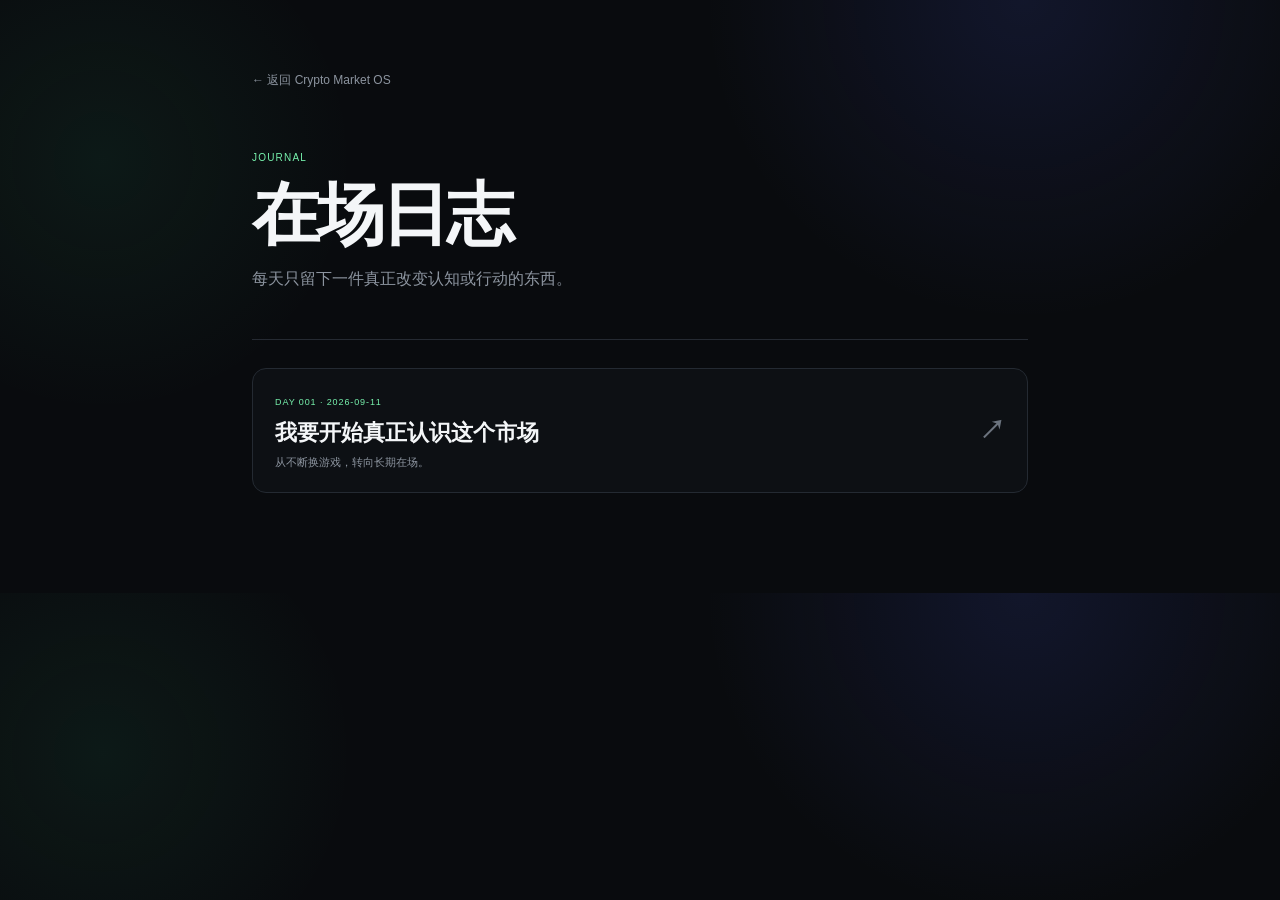
==== articles/index.html @ d58d3250 "Add journal index" ====
<!doctype html><html lang="zh-CN"><head><meta charset="utf-8"><meta name="viewport" content="width=device-width,initial-scale=1"><title>在场日志</title><link rel="stylesheet" href="../styles.css"></head><body><main class="articlePage"><a class="back" href="../index.html">← 返回 Crypto Market OS</a><header class="articleHead"><small>JOURNAL</small><h1>在场日志</h1><p>每天只留下一件真正改变认知或行动的东西。</p></header><section style="padding-top:28px"><a class="article" href="2026-09-11-day-1.html"><div><small>DAY 001 · 2026-09-11</small><h3>我要开始真正认识这个市场</h3><p>从不断换游戏，转向长期在场。</p></div><strong>↗</strong></a></section></main></body></html>
---- styles.css ----
:root{--bg:#090b0e;--panel:#111419;--panel2:#0d1014;--line:#252a32;--text:#f4f6f8;--muted:#8c949f;--green:#77f2ad;--amber:#f0c978;--blue:#8fb7ff}*{box-sizing:border-box}html{scroll-behavior:smooth}body{margin:0;background:radial-gradient(circle at 80% 0%,rgba(83,101,255,.12),transparent 27%),radial-gradient(circle at 8% 27%,rgba(61,218,147,.07),transparent 20%),var(--bg);color:var(--text);font-family:Inter,-apple-system,BlinkMacSystemFont,"Segoe UI","PingFang SC","Microsoft YaHei",sans-serif}a{color:inherit;text-decoration:none}.topbar{height:72px;position:sticky;top:0;z-index:10;display:flex;align-items:center;padding:0 max(20px,calc((100vw - 1160px)/2));border-bottom:1px solid rgba(255,255,255,.06);background:rgba(9,11,14,.82);backdrop-filter:blur(18px)}.brand{display:flex;align-items:center;gap:12px;margin-right:auto}.mark{width:38px;height:38px;display:grid;place-items:center;border:1px solid #333944;border-radius:11px;font-size:12px;font-weight:900}.brand b{display:block;font-size:14px}.brand small{display:block;color:var(--muted);font-size:10px;margin-top:2px}nav{display:flex;gap:22px;color:#b5bbc4;font-size:13px}main{max-width:1160px;margin:auto;padding:0 20px 70px}.hero{padding:86px 0 50px}.eyebrow,.head span{font-size:10px;letter-spacing:.14em;color:var(--green);font-weight:800}.hero h1{font-size:clamp(48px,7vw,84px);line-height:.98;letter-spacing:-.055em;margin:20px 0}.hero h1 span{color:#6d7580}.hero>p{max-width:720px;color:#aeb5bf;line-height:1.7}.meta{display:grid;grid-template-columns:1.5fr 1fr 1fr;margin-top:40px;border-top:1px solid var(--line);border-bottom:1px solid var(--line)}.meta div{padding:18px 0}.meta div+div{border-left:1px solid var(--line);padding-left:22px}.meta small{display:block;color:var(--muted);font-size:10px;margin-bottom:7px}.meta strong{font-size:13px}.panel{margin-top:20px;padding:28px;border:1px solid var(--line);border-radius:19px;background:linear-gradient(180deg,rgba(18,21,26,.95),rgba(12,15,19,.95));box-shadow:0 24px 70px rgba(0,0,0,.16)}.head{display:flex;justify-content:space-between;gap:20px;align-items:flex-end;margin-bottom:24px}.head h2{font-size:27px;letter-spacing:-.04em;margin:5px 0 0}.head>p{max-width:520px;color:var(--muted);font-size:12px;line-height:1.65;margin:0}.head>a{font-size:12px;color:var(--muted)}.cards{display:grid;grid-template-columns:repeat(4,1fr);gap:10px}.card{background:var(--panel2);border:1px solid #22272f;border-radius:14px;padding:17px}.cardTop{display:flex;justify-content:space-between;gap:10px}.symbol{font-weight:900}.role{font-size:9px;color:var(--muted);border:1px solid #2b3038;border-radius:20px;padding:5px 7px}.price{font-size:24px;font-weight:850;margin:18px 0 6px}.move{font-size:11px;color:var(--muted)}.three{display:grid;grid-template-columns:repeat(3,1fr);margin-top:20px;border-top:1px solid var(--line)}.three div{padding:19px 18px 0 0}.three div+div{border-left:1px solid var(--line);padding-left:18px}.three b{color:var(--green);font-size:10px}.three p{font-size:12px;color:#c3c8cf;line-height:1.6}.queueRow{display:grid;grid-template-columns:75px 95px 1.2fr 1.2fr 1fr;gap:15px;background:var(--panel2);border:1px solid #22272f;border-radius:13px;padding:16px;margin-top:9px}.queueRow .sym{font-weight:900;font-size:17px}.status{font-size:9px;width:max-content;height:max-content;border-radius:20px;padding:6px 8px;font-weight:800}.watch{color:var(--blue);border:1px solid rgba(143,183,255,.25)}.research{color:var(--amber);border:1px solid rgba(240,201,120,.25)}.wait{color:#ff9b9b;border:1px solid rgba(255,130,130,.22)}.q small{display:block;color:#626a75;font-size:9px;letter-spacing:.08em;margin-bottom:6px}.q p{margin:0;color:#bbc1c9;font-size:11px;line-height:1.55}.split{display:grid;grid-template-columns:1fr 1fr;gap:20px}.empty{padding:22px;border:1px dashed #2a3038;border-radius:13px;background:var(--panel2)}.empty>b{font-size:9px;letter-spacing:.12em;color:#656d78}.empty h3{font-size:16px;margin:9px 0 7px}.empty p{font-size:11px;line-height:1.65;color:var(--muted);margin:0}.article{display:flex;justify-content:space-between;align-items:center;background:var(--panel2);border:1px solid #242a32;border-radius:14px;padding:22px}.article small{color:var(--green);font-size:9px;letter-spacing:.1em}.article h3{font-size:22px;margin:9px 0 7px}.article p{color:var(--muted);font-size:11px;margin:0}.article>strong{font-size:26px;color:#6b737e}.rules{display:grid;grid-template-columns:repeat(3,1fr);gap:9px}.rules>div{background:var(--panel2);border:1px solid #22272f;border-radius:13px;padding:18px}.rules b{color:#575f69;font-size:9px}.rules h3{font-size:14px;margin:10px 0 7px}.rules p{color:var(--muted);font-size:11px;line-height:1.6;margin:0}footer{padding:42px 4px 0;color:var(--muted)}footer b{color:#d9dde2;font-size:12px}footer p{font-size:10px}.articlePage{max-width:820px;margin:auto;padding:70px 22px 100px}.back{font-size:12px;color:var(--muted)}.articleHead{padding:58px 0 30px;border-bottom:1px solid var(--line)}.articleHead small{color:var(--green);font-size:10px;letter-spacing:.12em}.articleHead h1{font-size:clamp(42px,7vw,68px);line-height:1.02;letter-spacing:-.05em;margin:15px 0}.articleHead p{color:var(--muted);line-height:1.7}.articleBody{padding-top:28px}.articleBody p{font-size:16px;line-height:1.95;color:#cbd0d7}.articleBody blockquote{font-size:23px;line-height:1.55;font-weight:800;margin:34px 0;padding-left:18px;border-left:2px solid var(--green)}@media(max-width:900px){nav{display:none}.cards{grid-template-columns:1fr 1fr}.split{grid-template-columns:1fr}.queueRow{grid-template-columns:70px 90px 1fr}.queueRow .q:nth-child(n+4){grid-column:3}.rules{grid-template-columns:1fr 1fr}}@media(max-width:600px){main{padding-left:13px;padding-right:13px}.hero{padding-top:55px}.meta{grid-template-columns:1fr}.meta div+div{border-left:0;border-top:1px solid var(--line);padding-left:0}.panel{padding:19px}.head{flex-direction:column;align-items:flex-start}.cards{grid-template-columns:1fr 1fr}.three{grid-template-columns:1fr}.three div+div{border-left:0;border-top:1px solid var(--line);padding-left:0}.queueRow{grid-template-columns:1fr 1fr}.queueRow .q{grid-column:1/-1!important}.rules{grid-template-columns:1fr}}
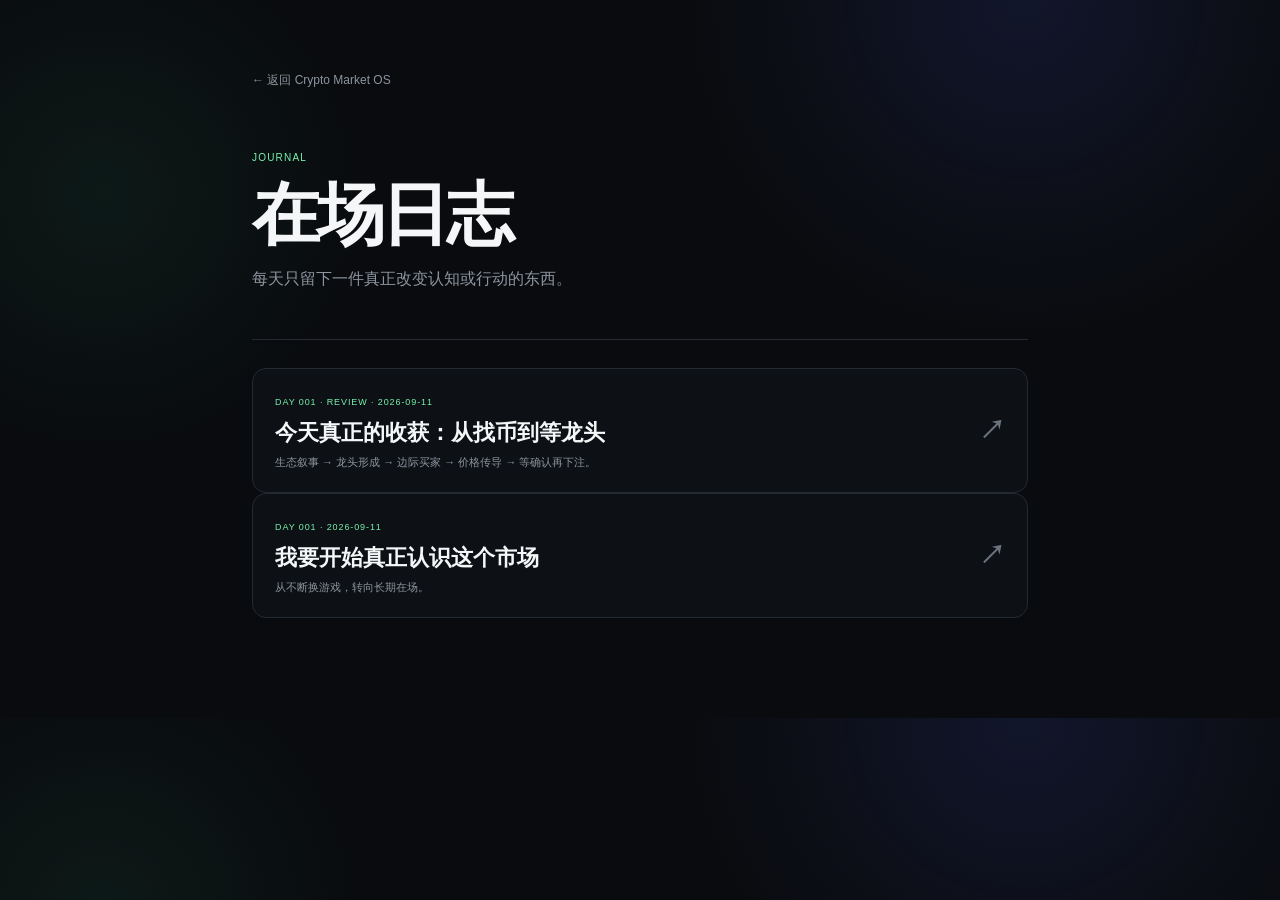
==== commit 9282bff2: "Feature Day 1 review in journal" ====
--- a/articles/index.html
+++ b/articles/index.html
@@ -1 +1 @@
-<!doctype html><html lang="zh-CN"><head><meta charset="utf-8"><meta name="viewport" content="width=device-width,initial-scale=1"><title>在场日志</title><link rel="stylesheet" href="../styles.css"></head><body><main class="articlePage"><a class="back" href="../index.html">← 返回 Crypto Market OS</a><header class="articleHead"><small>JOURNAL</small><h1>在场日志</h1><p>每天只留下一件真正改变认知或行动的东西。</p></header><section style="padding-top:28px"><a class="article" href="2026-09-11-day-1.html"><div><small>DAY 001 · 2026-09-11</small><h3>我要开始真正认识这个市场</h3><p>从不断换游戏，转向长期在场。</p></div><strong>↗</strong></a></section></main></body></html>+<!doctype html><html lang="zh-CN"><head><meta charset="utf-8"><meta name="viewport" content="width=device-width,initial-scale=1"><title>在场日志</title><link rel="stylesheet" href="../styles.css"></head><body><main class="articlePage"><a class="back" href="../index.html">← 返回 Crypto Market OS</a><header class="articleHead"><small>JOURNAL</small><h1>在场日志</h1><p>每天只留下一件真正改变认知或行动的东西。</p></header><section style="padding-top:28px"><a class="article" href="2026-09-11-review.html"><div><small>DAY 001 · REVIEW · 2026-09-11</small><h3>今天真正的收获：从找币到等龙头</h3><p>生态叙事 → 龙头形成 → 边际买家 → 价格传导 → 等确认再下注。</p></div><strong>↗</strong></a><a class="article" href="2026-09-11-day-1.html"><div><small>DAY 001 · 2026-09-11</small><h3>我要开始真正认识这个市场</h3><p>从不断换游戏，转向长期在场。</p></div><strong>↗</strong></a></section></main></body></html>
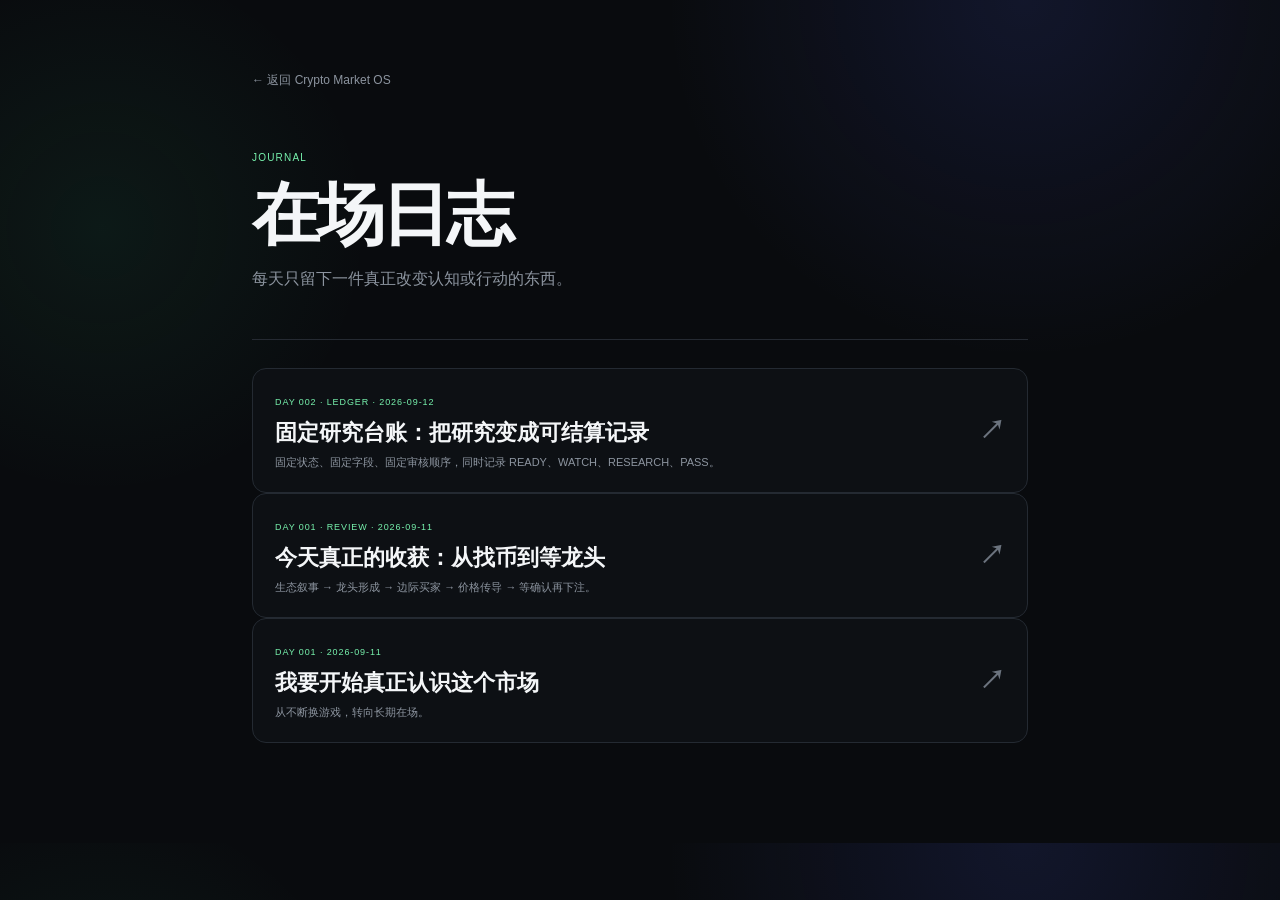
==== commit d74d8280: "Link research ledger in journal index" ====
--- a/articles/index.html
+++ b/articles/index.html
@@ -1 +1 @@
-<!doctype html><html lang="zh-CN"><head><meta charset="utf-8"><meta name="viewport" content="width=device-width,initial-scale=1"><title>在场日志</title><link rel="stylesheet" href="../styles.css"></head><body><main class="articlePage"><a class="back" href="../index.html">← 返回 Crypto Market OS</a><header class="articleHead"><small>JOURNAL</small><h1>在场日志</h1><p>每天只留下一件真正改变认知或行动的东西。</p></header><section style="padding-top:28px"><a class="article" href="2026-09-11-review.html"><div><small>DAY 001 · REVIEW · 2026-09-11</small><h3>今天真正的收获：从找币到等龙头</h3><p>生态叙事 → 龙头形成 → 边际买家 → 价格传导 → 等确认再下注。</p></div><strong>↗</strong></a><a class="article" href="2026-09-11-day-1.html"><div><small>DAY 001 · 2026-09-11</small><h3>我要开始真正认识这个市场</h3><p>从不断换游戏，转向长期在场。</p></div><strong>↗</strong></a></section></main></body></html>+<!doctype html><html lang="zh-CN"><head><meta charset="utf-8"><meta name="viewport" content="width=device-width,initial-scale=1"><title>在场日志</title><link rel="stylesheet" href="../styles.css"></head><body><main class="articlePage"><a class="back" href="../index.html">← 返回 Crypto Market OS</a><header class="articleHead"><small>JOURNAL</small><h1>在场日志</h1><p>每天只留下一件真正改变认知或行动的东西。</p></header><section style="padding-top:28px"><a class="article" href="2026-09-12-ledger.html"><div><small>DAY 002 · LEDGER · 2026-09-12</small><h3>固定研究台账：把研究变成可结算记录</h3><p>固定状态、固定字段、固定审核顺序，同时记录 READY、WATCH、RESEARCH、PASS。</p></div><strong>↗</strong></a><a class="article" href="2026-09-11-review.html"><div><small>DAY 001 · REVIEW · 2026-09-11</small><h3>今天真正的收获：从找币到等龙头</h3><p>生态叙事 → 龙头形成 → 边际买家 → 价格传导 → 等确认再下注。</p></div><strong>↗</strong></a><a class="article" href="2026-09-11-day-1.html"><div><small>DAY 001 · 2026-09-11</small><h3>我要开始真正认识这个市场</h3><p>从不断换游戏，转向长期在场。</p></div><strong>↗</strong></a></section></main></body></html>
